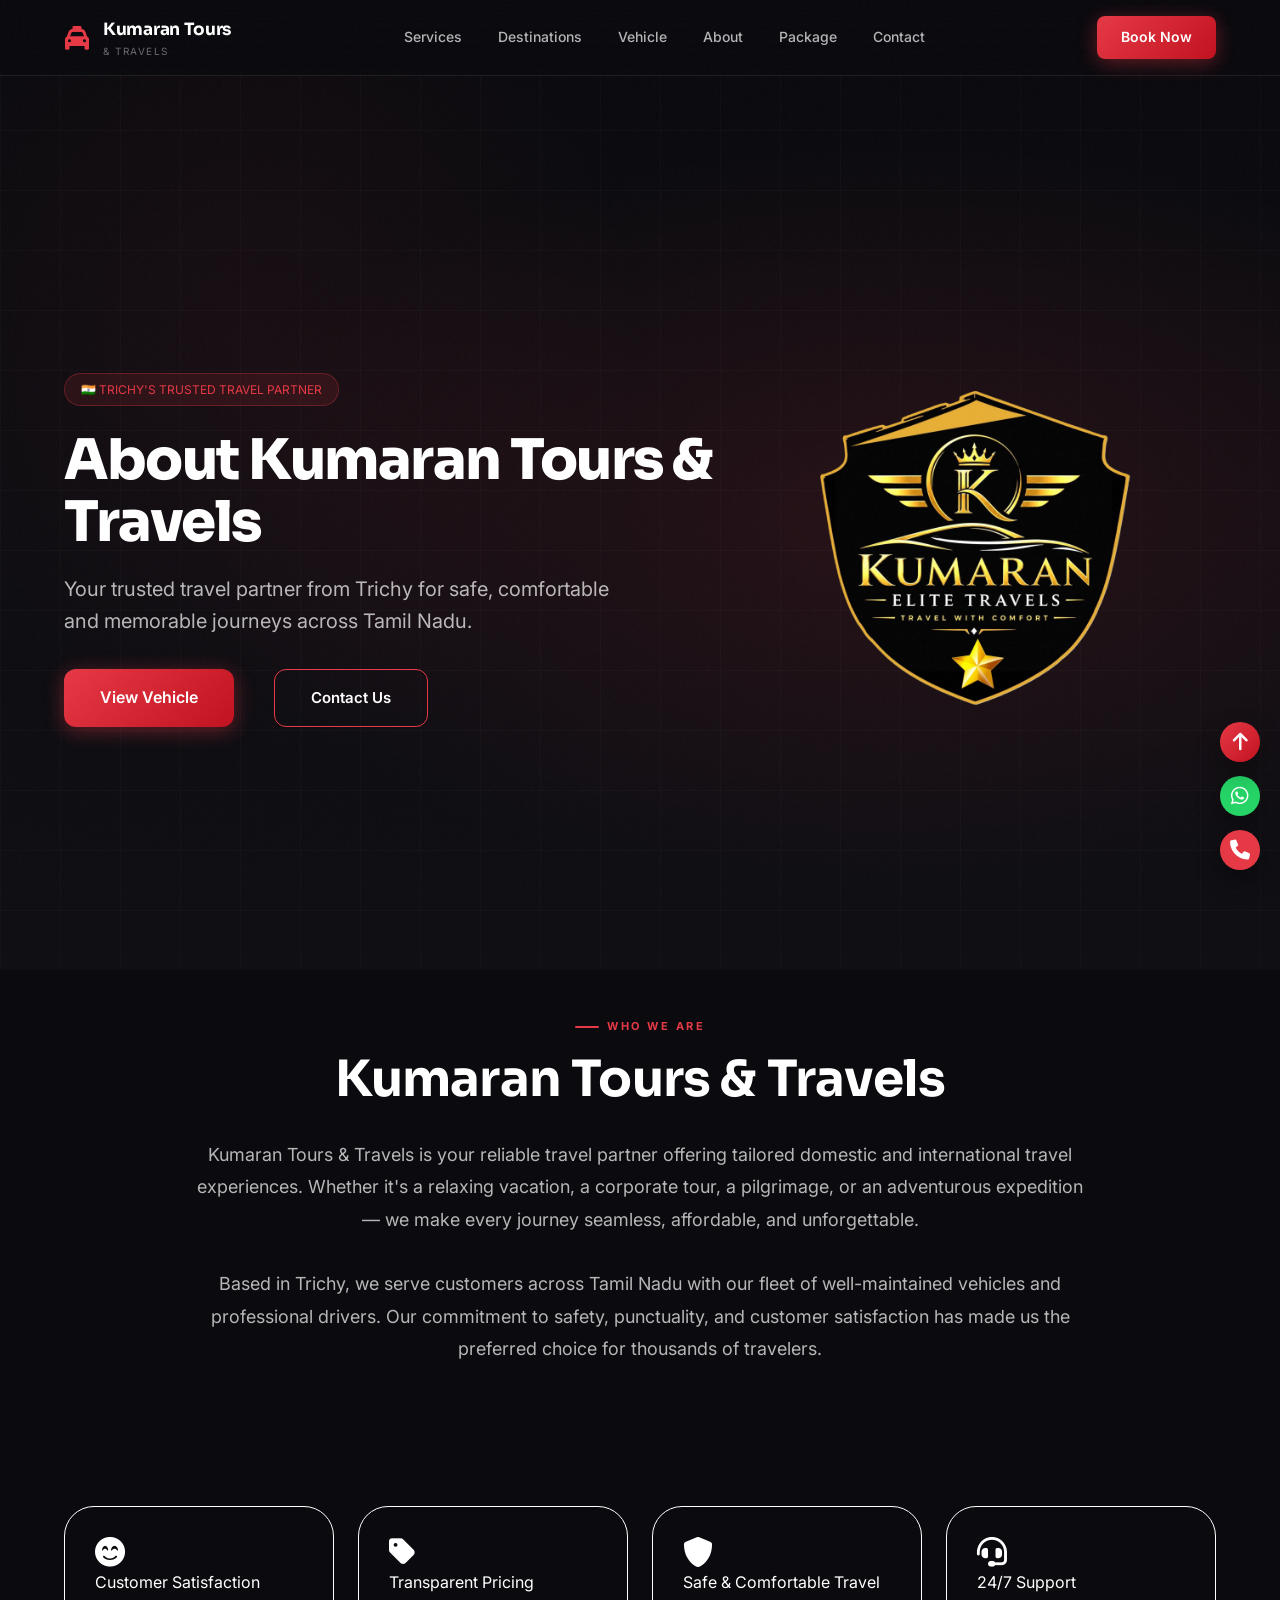
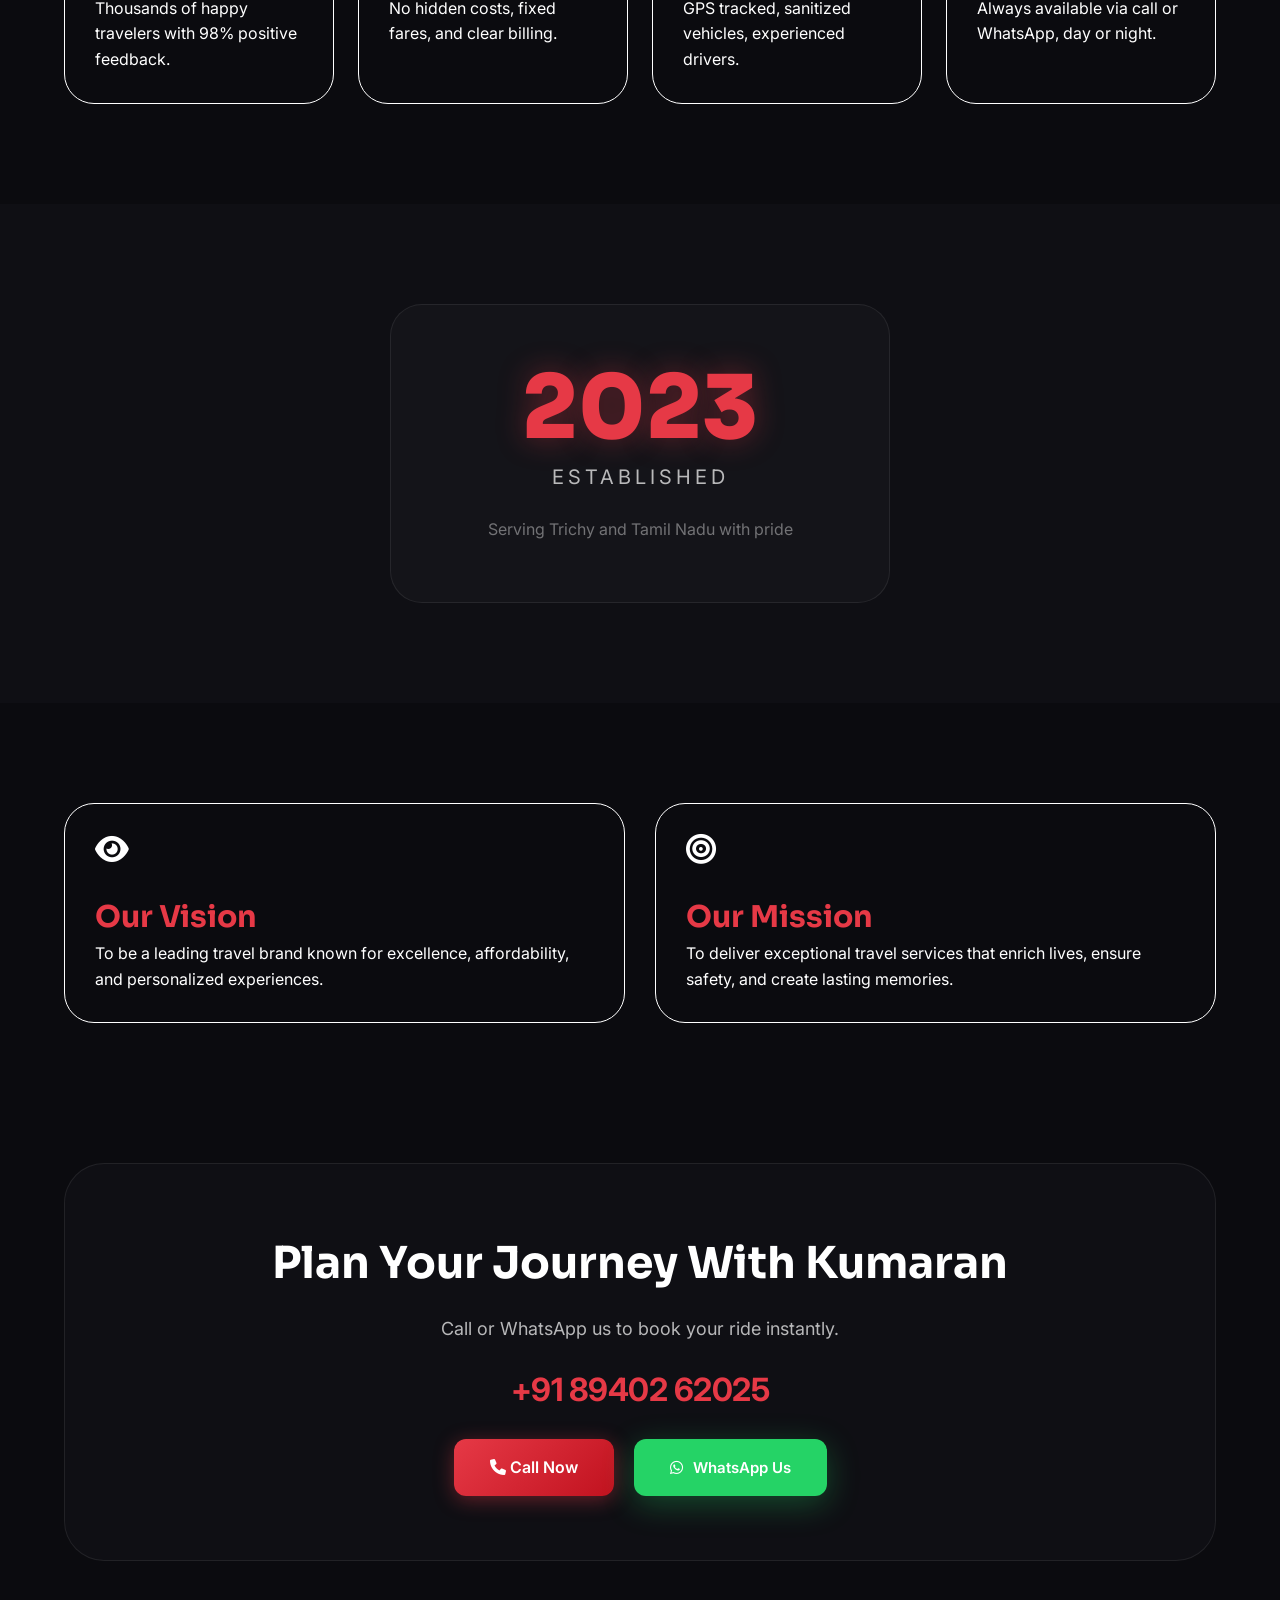
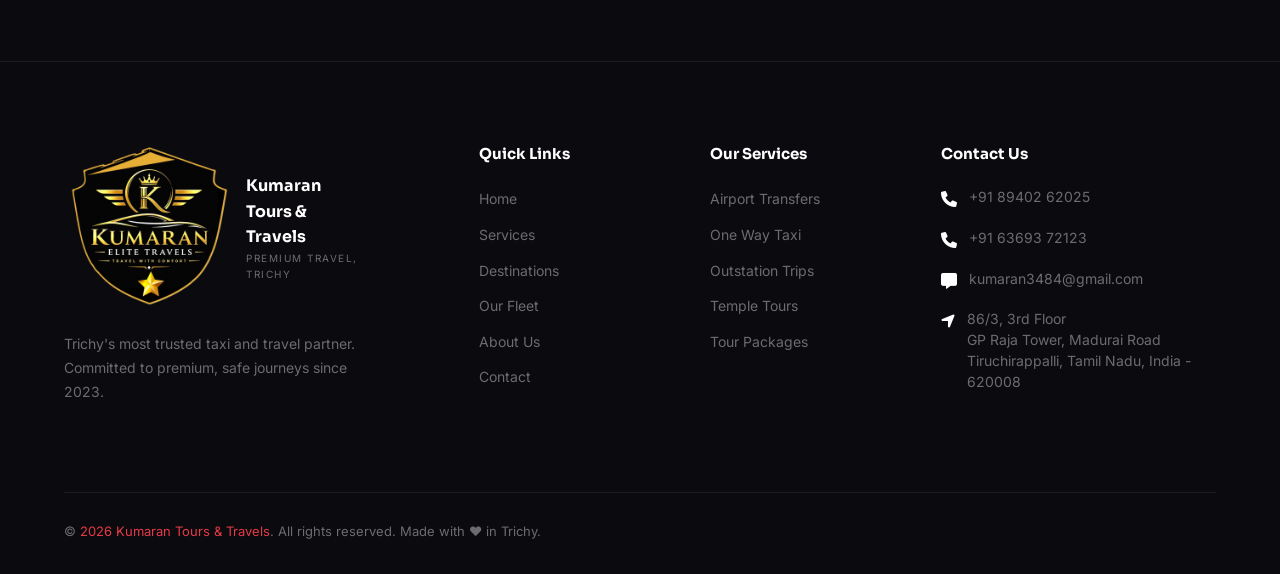
==== about.html @ 27e77ba9 "Add files via upload" ====
<!DOCTYPE html>
<html lang="en">
<head>
  <meta charset="UTF-8">
  <meta name="viewport" content="width=device-width, initial-scale=1.0">
  <title>Kumaran Tours & Travels | About Us | Premium Taxi Service in Trichy</title>
 
  <!-- Fonts & Icons (exactly as homepage) -->
  <link rel="preconnect" href="https://fonts.googleapis.com">
  <link rel="preconnect" href="https://fonts.gstatic.com" crossorigin>
  <link rel="stylesheet" href="https://cdnjs.cloudflare.com/ajax/libs/font-awesome/6.0.0-beta3/css/all.min.css">
  <link href="https://fonts.googleapis.com/css2?family=Sora:wght@300;400;500;600;700;800&family=Inter:wght@300;400;500;600&display=swap" rel="stylesheet">

  <!-- Homepage styles reused (identical classes, variables, design) -->
  <link rel="stylesheet" href="style.css">
  <style>
    /* ===== TIMELINE BLOCK ===== */

.timeline-block{
  background:var(--bg3);
  border:1px solid var(--glass-border);
  border-radius:32px;
  padding:60px 40px;
  text-align:center;
  max-width:500px;
  margin:0 auto;
  position:relative;
  overflow:hidden;
}

.timeline-block .year{
  font-family:'Sora',sans-serif;
  font-size:88px;
  font-weight:800;
  line-height:1;
  color:var(--red);
  text-shadow:0 0 30px var(--red-glow);
  margin-bottom:8px;
}

.timeline-block .milestone{
  font-size:20px;
  letter-spacing:4px;
  text-transform:uppercase;
  color:var(--white-70);
}


/* ===== VISION / MISSION CARDS ===== */

.vision-card{
  background:var(--bg3);
  border:1px solid var(--glass-border);
  border-radius:20px;
  padding:40px 32px;
  transition:all .4s;
  position:relative;
  overflow:hidden;
}

.vision-card:hover{
  transform:translateY(-6px);
  border-color:rgba(230,57,70,0.2);
  box-shadow:0 20px 50px rgba(0,0,0,0.3);
}

.vision-card .card-icon{
  font-size:40px;
  color:var(--red);
  margin-bottom:24px;
}

.vision-card h3{
  font-family:'Sora',sans-serif;
  font-size:26px;
  font-weight:700;
  margin-bottom:20px;
}

.vision-card p{
  font-size:16px;
  color:var(--white-70);
  line-height:1.7;
}
.highlight-card{
  border-radius: 30px;
  border: 1px solid white;
  padding: 30px;
}
.highlight-card i{
  font-size: 30px;
}
.highlight-card h3{
  font-size: 30px;
  font-family:'Sora',sans-serif;
  color: #E63946;
}
.logo{
  width: 400px;
}


/* ===== JOURNEY CTA STRIP ===== */

.journey-cta{
  background:var(--bg2);
  border-radius:40px;
  padding:64px 48px;
  text-align:center;
  border:1px solid var(--glass-border);
  margin-top:40px;
}

.journey-cta h2{
  font-family:'Sora',sans-serif;
  font-size:clamp(32px,5vw,44px);
  font-weight:700;
  margin-bottom:16px;
}


.journey-cta .phone-number{
  font-size:32px;
  font-weight:700;
  color:var(--red);
  letter-spacing:-0.5px;
  margin:20px 0 24px;
}


/* ================= 1024px ================= */

@media (max-width:1024px){

/* HERO STACK */
.hero-booking-container{
grid-template-columns:1fr !important;
text-align:center;
gap:40px;
}

.hero-left p{
margin-left:auto;
margin-right:auto;
}

/* LOGO SIZE */
.logo{
width:320px;
height:auto;
margin:auto;
}

/* HIGHLIGHT GRID → 2 columns */
section div[style*="repeat(4"]{
grid-template-columns:repeat(2,1fr) !important;
}

/* VISION / MISSION STACK */
section div[style*="grid-template-columns: 1fr 1fr"]{
grid-template-columns:1fr !important;
}

}


/* ================= 600px ================= */

@media (max-width:600px){

/* HERO BUTTONS STACK */
.trust-badges{
flex-direction:column;
align-items:center;
gap:12px;
}

/* BUTTON FULL WIDTH */
.btn-primary,
.btn-whatsapp{
width:100%;
text-align:center;
justify-content:center;
}

/* LOGO SMALLER */
.logo{
width:220px;
}

/* HIGHLIGHT CARDS → 1 column */
section div[style*="repeat(4"]{
grid-template-columns:1fr !important;
}

/* CTA FIX */
.journey-cta{
padding:40px 20px;
}

.phone-number{
font-size:26px;
}

}


/* ================= 480px ================= */

@media (max-width:480px){

/* TIMELINE */
.timeline-block{
padding:40px 20px;
}

.timeline-block .year{
font-size:60px;
}

/* HERO TEXT */
.hero-left h1{
font-size:30px;
}

.hero-left p{
font-size:16px;
}

}
  </style>
</head>
<body>

<!-- ===== SAME NAVBAR ===== -->
<nav id="navbar">
  <a href="index.html" class="nav-logo">
    <i class="fas fa-taxi" style="color: var(--red); font-size: 24px;"></i>
    <div class="nav-logo-text">
      <div class="brand">Kumaran Tours</div>
      <div class="sub">& Travels</div>
    </div>
  </a>
  <div class="nav-links">
    <a href="index.html#services">Services</a>
    <a href="index.html#destinations">Destinations</a>
    <a href="vehicle.html">Vehicle</a>
    <a href="about.html">About</a>
    <a href="package.html">Package</a>
    <a href="index.html#contact">Contact</a>
  </div>
  <a href="book.html" class="nav-cta">Book Now</a>
  <button class="hamburger" id="hamburger" aria-label="Open menu"><span></span><span></span><span></span></button>
</nav>
<div class="mobile-menu" id="mobileMenu" role="dialog" aria-modal="true">
  <button class="close-menu" id="closeMenu" aria-label="Close menu">✕</button>
  <a href="index.html#services" onclick="closeMobileMenu()">Services</a>
  <a href="index.html#destinations" onclick="closeMobileMenu()">Destinations</a>
  <a href="#" onclick="closeMobileMenu()">Vehicle</a>
  <a href="about.html" onclick="closeMobileMenu()">About</a>
  <a href="package.html" onclick="closeMobileMenu()">Package</a>
  <a href="index.html#contact" onclick="closeMobileMenu()">Contact</a>
  <a href="book.html" class="btn-primary" style="font-size:16px;">Book Now</a>
</div>



<main>
  <!-- ===== ABOUT HERO ===== (same hero style, simplified) -->
  <section class="hero-booking" style="min-height: 100vh; padding: 140px 5% 80px;margin-top: 70px;" id="about-hero">
    <div class="hero-booking-bg"></div>
    <div class="hero-booking-grid"></div>
    <div class="hero-booking-container" style="grid-template-columns: 1.2fr 0.8fr; align-items: center;">
      <div class="hero-left fade-in">
        <div class="badge" style="background:rgba(230,57,70,0.12); border:1px solid rgba(230,57,70,0.3); padding:6px 16px; border-radius:100px; font-size:12px; color:var(--red); margin-bottom:24px; display:inline-block;">🇮🇳 TRICHY'S TRUSTED TRAVEL PARTNER</div>
        <h1>About Kumaran Tours & Travels</h1>
        <p style="font-size: 20px; color: var(--white-70); max-width: 550px;">Your trusted travel partner from Trichy for safe, comfortable and memorable journeys across Tamil Nadu.</p>
        <div class="trust-badges" style="margin-top: 32px;">
          <a href="vehicle.html" class="btn-primary" style="margin-right: 16px;">View Vehicle</a>
          <a href="#contact" class="btn-whatsapp" style="background: transparent; border: 1px solid var(--red); color: var(--white); box-shadow: none;">Contact Us</a>
        </div>
      </div>
      <div style="text-align: center;">
        <!-- company logo display -->
        <img class="logo" src="assets/footer_logo.png" alt="Kumaran Tours & Travels logo"  loading="lazy" style="border-radius: 40px; padding: 30px;">
      
      </div>
    </div>
  </section>

  <!-- ===== ABOUT COMPANY SECTION ===== -->
  <section style="padding-top: 40px;">
    <div style="max-width: 1000px; margin: 0 auto; text-align: center;">
      <div class="section-label" style="justify-content: center;">Who We Are</div>
      <h2 class="section-title" style="max-width: 800px; margin: 0 auto 32px;">Kumaran Tours & Travels</h2>
      <p style="font-size: 18px; color: var(--white-70); line-height: 1.8; max-width: 900px; margin: 0 auto;">
        Kumaran Tours & Travels is your reliable travel partner offering tailored domestic and international travel experiences. Whether it's a relaxing vacation, a corporate tour, a pilgrimage, or an adventurous expedition — we make every journey seamless, affordable, and unforgettable.
        <br><br>
        Based in Trichy, we serve customers across Tamil Nadu with our fleet of well-maintained vehicles and professional drivers. Our commitment to safety, punctuality, and customer satisfaction has made us the preferred choice for thousands of travelers.
      </p>
    </div>
  </section>

  <!-- ===== COMPANY HIGHLIGHTS (CARDS) ===== 4 cards using .service-card style renamed .highlight-card (same) -->
  <section style="background: var(--bg); padding-top: 40px;">
    <div style="display: grid; grid-template-columns: repeat(4, 1fr); gap: 24px;">
      <div class="highlight-card">
        <div class="highlight-icon"><i class="fas fa-smile-beam"></i></div>
        <div class="highlight-title">Customer Satisfaction</div>
        <div class="highlight-desc">Thousands of happy travelers with 98% positive feedback.</div>
      </div>
      <div class="highlight-card">
        <div class="highlight-icon"><i class="fas fa-tag"></i></div>
        <div class="highlight-title">Transparent Pricing</div>
        <div class="highlight-desc">No hidden costs, fixed fares, and clear billing.</div>
      </div>
      <div class="highlight-card">
        <div class="highlight-icon"><i class="fas fa-shield-alt"></i></div>
        <div class="highlight-title">Safe & Comfortable Travel</div>
        <div class="highlight-desc">GPS tracked, sanitized vehicles, experienced drivers.</div>
      </div>
      <div class="highlight-card">
        <div class="highlight-icon"><i class="fas fa-headset"></i></div>
        <div class="highlight-title">24/7 Support</div>
        <div class="highlight-desc">Always available via call or WhatsApp, day or night.</div>
      </div>
    </div>
  </section>

  <!-- ===== TIMELINE SECTION ===== -->
  <section style="background: var(--bg2);">
    <div class="timeline-block">
      <div class="year">2023</div>
      <div class="milestone">Established</div>
      <p style="color: var(--white-40); margin-top: 24px; font-size: 16px;">Serving Trichy and Tamil Nadu with pride</p>
    </div>
  </section>

  <!-- ===== VISION & MISSION SIDE BY SIDE ===== -->
  <section class="" style="background: var(--bg);">
    <div style="display: grid; grid-template-columns: 1fr 1fr; gap: 30px;">
      <div class="highlight-card">
        <div class="card-icon"><i class="fas fa-eye"></i></div><br>
        <h3>Our Vision</h3>
        <p>To be a leading travel brand known for excellence, affordability, and personalized experiences.</p>
      </div>
      <div class="highlight-card">
        <div class="card-icon"><i class="fas fa-bullseye"></i></div><br>
        <h3>Our Mission</h3>
        <p>To deliver exceptional travel services that enrich lives, ensure safety, and create lasting memories.</p>
      </div>
    </div>
  </section>

  <!-- ===== PLAN YOUR JOURNEY WITH KUMARAN (CTA) ===== -->
  <section id="contact" style="background: var(--bg); padding-top: 0;">
    <div class="journey-cta">
      <h2>Plan Your Journey With Kumaran</h2>
      <p style="font-size: 18px; color: var(--white-70); margin-bottom: 16px;">Call or WhatsApp us to book your ride instantly.</p>
      <div class="phone-number">+91 89402 62025</div>
      <div style="display: flex; gap: 20px; justify-content: center; flex-wrap: wrap;">
        <a href="tel:+918940262025" class="btn-primary"><i class="fas fa-phone"></i> Call Now</a>
        <a href="https://wa.me/918940262025?text=Hi%20Kumaran%20Tours%2C%20I%20need%20to%20book%20a%20taxi%20from%20Trichy." target="_blank" class="btn-whatsapp"><i class="fab fa-whatsapp"></i> WhatsApp Us</a>
      </div>
    </div>
  </section>
</main>

<!-- ===== SAME FOOTER ===== -->
<footer>
  <div class="footer-grid">
    <div class="footer-brand">
      <div class="footer-logo">
        <img src="assets/footer_logo.png" alt="Kumaran Tours & Travels" height="170" width="170"  loading="lazy">
        <div class="footer-logo-text"><div class="brand">Kumaran Tours & Travels</div><div class="sub">Premium Travel, Trichy</div></div>
      </div>
      <p class="footer-desc">Trichy's most trusted taxi and travel partner. Committed to premium, safe journeys since 2023.</p>
    </div>
    <div class="footer-col">
      <h4>Quick Links</h4>
      <ul>
        <li><a href="index.html">Home</a></li>
        <li><a href="index.html#services">Services</a></li>
        <li><a href="index.html#destinations">Destinations</a></li>
        <li><a href="vehicle.html">Our Fleet</a></li>
        <li><a href="#">About Us</a></li>
        <li><a href="index.html#contact">Contact</a></li>
      </ul>
    </div>
    <div class="footer-col">
      <h4>Our Services</h4>
      <ul>
        <li><a href="index.html#services">Airport Transfers</a></li>
        <li><a href="index.html#services">One Way Taxi</a></li>
        <li><a href="index.html#services">Outstation Trips</a></li>
        <li><a href="index.html#services">Temple Tours</a></li>
        <li><a href="index.html#services">Tour Packages</a></li>
      </ul>
    </div>
   <div class="footer-col">
        <h4>Contact Us</h4>
        <div class="contact-item"><span class="contact-icon"><i class="fas fa-phone"></i></span><span class="contact-text"><a href="tel:+918940262025" style="color:inherit;">+91 89402 62025</a></span></div>
        <div class="contact-item"><span class="contact-icon"><i class="fas fa-phone"></i></span><span class="contact-text"><a href="tel:+916369372123" style="color:inherit;">+91 63693 72123</a></span></div>
        <div class="contact-item"><span class="contact-icon"><i class="fas fa-message"></i></span><span class="contact-text">kumaran3484@gmail.com</span></div>
        <div class="contact-item"><span class="contact-icon"><i class="fas fa-location-arrow"></i></span><span class="contact-text">86/3, 3rd Floor<br> GP Raja Tower, Madurai Road<br> Tiruchirappalli, Tamil Nadu, India - 620008</span></div>
      </div>
  </div>
  <div class="footer-bottom">
    <div class="footer-copy">© <span id="year"></span> <span>Kumaran Tours & Travels</span>. All rights reserved. Made with ❤️ in Trichy.</div>
  </div>
  <div class="floating-contact">
 <button id="backToTop" aria-label="Back to top">
    <i class="fas fa-arrow-up"></i>
  </button>

  <!-- WhatsApp -->
  <a href="https://wa.me/918940262025?text=Hi%20Kumaran%20Tours,%20I%20need%20a%20taxi%20from%20Trichy."
     target="_blank"
     class="float-btn whatsapp">
    <i class="fab fa-whatsapp"></i>
  </a>

  <!-- Call -->
  <a href="tel:+918940262025"
     class="float-btn call">
    <i class="fas fa-phone"></i>
  </a>
  
   

</div>
</footer>

<!-- minimal JS for mobile menu, back to top (copied from homepage) -->
<script>
document.getElementById("year").textContent = new Date().getFullYear();
   const backToTopBtn = document.getElementById("backToTop");

  window.addEventListener("scroll", () => {

    if (window.scrollY > 400) {
      backToTopBtn.classList.add("show");
    } else {
      backToTopBtn.classList.remove("show");
    }

  });

  backToTopBtn.addEventListener("click", () => {

    window.scrollTo({
      top: 0,
      behavior: "smooth"
    });

  });
  (function() {
    const navbar = document.getElementById('navbar');
    const hamburger = document.getElementById('hamburger');
    const mobileMenu = document.getElementById('mobileMenu');
    const closeMenuBtn = document.getElementById('closeMenu');
    window.addEventListener('scroll', function() { navbar.classList.toggle('scrolled', window.scrollY > 60); });
    window.closeMobileMenu = function() { mobileMenu.classList.remove('open'); };
    hamburger.addEventListener('click', function() { mobileMenu.classList.toggle('open'); });
    closeMenuBtn.addEventListener('click', function() { mobileMenu.classList.remove('open'); });
    
  })();
</script>
</body>
</html>
---- style.css ----
/* ===== GLOBAL ===== */
      :root {
        --red: #E63946;
        --red-deep: #C1121F;
        --red-glow: rgba(230,57,70,0.4);
        --bg: #0B0B0F;
        --bg2: #0F0F14;
        --bg3: #141419;
        --bg4: #1A1A22;
        --glass: rgba(255,255,255,0.04);
        --glass-border: rgba(255,255,255,0.08);
        --white: #FFFFFF;
        --white-70: rgba(255,255,255,0.7);
        --white-40: rgba(255,255,255,0.4);
      }
      *,*::before,*::after{box-sizing:border-box;margin:0;padding:0;}
      html{scroll-behavior:smooth;}
      body{background:var(--bg);color:var(--white);font-family:'Inter',sans-serif;overflow-x:hidden;line-height:1.6;}
      body::before{content:'';position:fixed;inset:0;background-image:url("data:image/svg+xml,%3Csvg viewBox='0 0 256 256' xmlns='http://www.w3.org/2000/svg'%3E%3Cfilter id='noise'%3E%3CfeTurbulence type='fractalNoise' baseFrequency='0.9' numOctaves='4' stitchTiles='stitch'/%3E%3C/filter%3E%3Crect width='100%25' height='100%25' filter='url(%23noise)' opacity='0.03'/%3E%3C/svg%3E");pointer-events:none;z-index:9999;opacity:0.4;}
      section{padding:100px 5%;position:relative;}
      a{text-decoration:none;}
      ul{list-style:none;}
      img{max-width:100%;display:block;}

      /* ===== TYPOGRAPHY ===== */
      .section-label{display:inline-flex;align-items:center;gap:8px;font-size:11px;font-weight:700;color:var(--red);text-transform:uppercase;letter-spacing:2.5px;margin-bottom:16px;}
      .section-label::before{content:'';display:block;width:24px;height:2px;background:var(--red);border-radius:1px;}
      .section-title{font-family:'Sora',sans-serif;font-size:clamp(32px,4vw,50px);font-weight:700;line-height:1.1;letter-spacing:-0.8px;margin-bottom:16px;}
      .section-sub{font-size:17px;color:var(--white-70);max-width:580px;line-height:1.7;}

      /* ===== BUTTONS ===== */
      .btn-primary{background:linear-gradient(135deg,var(--red),var(--red-deep));color:#fff;border:none;padding:16px 36px;border-radius:12px;font-weight:600;font-size:16px;display:inline-block;box-shadow:0 4px 20px var(--red-glow);transition:all 0.3s;cursor:pointer;}
      .btn-primary:hover{transform:translateY(-3px);box-shadow:0 16px 48px rgba(230,57,70,0.5);}
      .btn-whatsapp{display:inline-flex;align-items:center;gap:10px;background:#25D366;color:#fff;padding:16px 36px;border-radius:12px;font-size:15px;font-weight:600;transition:all 0.3s;box-shadow:0 8px 32px rgba(37,211,102,0.3);}
      .btn-whatsapp:hover{transform:translateY(-3px);box-shadow:0 16px 40px rgba(37,211,102,0.4);}

      /* ===== ANIMATIONS ===== */
      @keyframes particleFloat{0%{transform:translateY(0) scale(0);opacity:0;}10%{opacity:0.8;transform:translateY(-20vh) scale(1);}50%{opacity:0.4;transform:translateY(-50vh) scale(0.8);}90%{opacity:0.2;transform:translateY(-80vh) scale(0.5);}100%{transform:translateY(-100vh) scale(0);opacity:0;}}
      @keyframes testimonialScroll{0%{transform:translateX(0);}100%{transform:translateX(-50%);}}
      
      /* FLOATING CONTACT BUTTONS */

.float-btn,
#backToTop{
  width: 40px;
  height: 40px;
  border-radius: 50%;
  padding: 10px;
  display: flex;
  align-items: center;
  justify-content: center;
  color: white;
  font-size: 20px;
  text-decoration: none;
  border: none;
  cursor: pointer;
  box-shadow: 0 10px 25px rgba(0,0,0,0.35);
   
}
#backToTop{
  opacity:0;
  visibility:hidden;
}

/* WhatsApp */

.whatsapp{
  background:#25D366;
}

/* Phone */

.call{
  background:#E63946;
}

/* Top button */

#backToTop{
  background:linear-gradient(135deg,var(--red),var(--red-deep));
}
  .floating-contact{
  position: fixed;
  right: 25px;
  bottom: 30px;
  display: flex;
  flex-direction: column-reverse; /* important */
  gap: 14px;
  z-index: 9999;
}

  #backToTop.show{
    opacity:1;
    visibility:visible;
    transform:translateY(0);
  }

  #backToTop:hover{
    transform:translateY(-3px);
    box-shadow:0 16px 40px rgba(230,57,70,0.5);
  }
.floating-contact{
  position: fixed;
  right: 20px;
  bottom: 30px;
  display: flex;
  flex-direction: column;
  gap: 14px;
  z-index: 9999;
}


.float-btn:hover{
  transform: scale(1.1);
}

/* WhatsApp */

.float-btn.whatsapp{
  background: #25D366;
}

/* Call */

.float-btn.call{
  background: #E63946;
}

      /* ===== NAVBAR ===== */
      #navbar{position:fixed;top:0;left:0;right:0;z-index:1000;padding:0 5%;height:76px;display:flex;align-items:center;justify-content:space-between;background:rgba(11,11,15,0.6);backdrop-filter:blur(24px);-webkit-backdrop-filter:blur(24px);border-bottom:1px solid var(--glass-border);transition:all 0.3s ease;}
      #navbar.scrolled{background:rgba(11,11,15,0.95);height:64px;}
      .nav-logo{display:flex;align-items:center;gap:12px;}
      .nav-logo-text .brand{font-family:'Sora',sans-serif;font-weight:700;font-size:17px;color:var(--white);letter-spacing:-0.3px;}
      .nav-logo-text .sub{font-size:10px;color:var(--white-40);text-transform:uppercase;letter-spacing:1.5px;}
      .nav-links{display:flex;align-items:center;gap:36px;}
      .nav-links a{color:var(--white-70);font-size:14px;font-weight:500;transition:color 0.2s;position:relative;}
      .nav-links a::after{content:'';position:absolute;bottom:-4px;left:0;width:0;height:1px;background:var(--red);transition:width 0.3s;}
      .nav-links a:hover{color:var(--white);}
      .nav-links a:hover::after{width:100%;}
      .nav-cta{background:linear-gradient(135deg,var(--red),var(--red-deep));color:#fff;padding:10px 24px;border-radius:8px;font-size:14px;font-weight:600;box-shadow:0 4px 20px var(--red-glow);transition:all 0.3s;}
      .nav-cta:hover{transform:translateY(-1px);box-shadow:0 8px 30px var(--red-glow);}
      .hamburger{display:none;flex-direction:column;gap:5px;cursor:pointer;background:none;border:none;}
      .hamburger span{display:block;width:24px;height:2px;background:var(--white);border-radius:2px;}
      .mobile-menu{position:fixed;inset:0;background:rgba(11,11,15,0.97);backdrop-filter:blur(24px);z-index:999;display:flex;flex-direction:column;align-items:center;justify-content:center;gap:32px;transform:translateX(100%);transition:transform 0.4s cubic-bezier(0.25,0.46,0.45,0.94);}
      .mobile-menu.open{transform:translateX(0);}
      .mobile-menu a{font-family:'Sora',sans-serif;font-size:28px;font-weight:700;color:var(--white);}
      .mobile-menu a:hover{color:var(--red);}
      .close-menu{position:absolute;top:28px;right:5%;font-size:28px;cursor:pointer;color:var(--white-70);background:none;border:none;}

      /* ===== HERO ===== */
      .hero-booking{position:relative;margin-top:-90px;min-height:100vh;background:var(--bg);overflow:hidden;display:flex;align-items:center;padding:120px 5% 80px;}
      .hero-booking-bg{position:absolute;inset:0;background:radial-gradient(ellipse 80% 60% at 70% 50%,rgba(230,57,70,0.12),transparent 70%),radial-gradient(ellipse 50% 80% at 20% 30%,rgba(230,57,70,0.06),transparent 60%),linear-gradient(180deg,var(--bg),var(--bg2));}
      .hero-booking-grid{position:absolute;inset:0;background-image:linear-gradient(rgba(255,255,255,0.02) 1px,transparent 1px),linear-gradient(90deg,rgba(255,255,255,0.02) 1px,transparent 1px);background-size:60px 60px;}
      .particles-container{position:absolute;inset:0;overflow:hidden;pointer-events:none;}
      .particle{position:absolute;border-radius:50%;opacity:0;background:var(--red);pointer-events:none;animation:particleFloat linear infinite;}
      .hero-booking-container{display:grid;grid-template-columns:2fr 1fr;align-items:center;max-width:1400px;margin:0 auto;position:relative;z-index:10;width:100%;gap:48px;}
      .hero-left .badge{display:inline-block;background:rgba(230,57,70,0.12);border:1px solid rgba(230,57,70,0.3);padding:6px 16px;border-radius:100px;font-size:12px;color:var(--red);margin-bottom:24px;}
      .hero-left h1{font-family:'Sora',sans-serif;font-size:clamp(38px,4.5vw,56px);font-weight:800;line-height:1.1;letter-spacing:-1.5px;margin-bottom:20px;}
      .hero-left .highlight{color:var(--red);}
      .hero-left p{font-size:18px;color:var(--white-70);max-width:500px;margin-bottom:16px;}
      .trust-badges{display:flex;gap:24px;flex-wrap:wrap;margin-top:16px;}
      .trust-badges span{display:flex;align-items:center;gap:8px;font-size:14px;color:var(--white-70);}
      .trust-badges i{color:#F4C842;}

      /* ===== BOOKING FORM ===== */
      .booking-card{margin-top: 100px;border:1px solid rgba(230,57,70,0.48);border-radius:32px;padding:30px;width:100%;max-width:420px;margin-left:auto;}
      .booking-card h3{font-family:'Sora',sans-serif;font-size:24px;font-weight:700;margin-bottom:20px;}
      .form-group{margin-bottom:16px;}
      .form-group label{display:block;font-size:12px;font-weight:600;text-transform:uppercase;letter-spacing:0.8px;color:var(--white-40);margin-bottom:6px;}
      .form-control{width:100%;background:var(--bg4);border:1px solid var(--glass-border);border-radius:12px;padding:10px 14px;font-family:'Inter',sans-serif;font-size:14px;color:var(--white);outline:none;transition:all 0.3s;}
      .form-control:focus{border-color:var(--red);box-shadow:0 0 0 3px rgba(230,57,70,0.2);}
      select.form-control option{background:var(--bg4);}
      input[type="date"]::-webkit-calendar-picker-indicator,input[type="time"]::-webkit-calendar-picker-indicator{background-color:#f0f0f0;padding:4px;cursor:pointer;border-radius:3px;}
      .form-row,.datetime-row,.passenger-vehicle-row{display:grid;gap:10px;}
      .form-row{grid-template-columns:1fr 1fr;}
      .datetime-row{grid-template-columns:1fr 100px;}
      .passenger-vehicle-row{grid-template-columns:1fr 1.5fr;}
      .btn-block{width:100%;padding:14px;margin:20px 0 14px;border-radius:60px;}
      .wa-note{text-align:center;color:var(--white-40);font-size:13px;display:flex;align-items:center;justify-content:center;gap:8px;border-top:1px solid var(--glass-border);padding-top:16px;}
      .wa-note i{color:#25D366;font-size:18px;}

      /* ===== STATS ===== */
      .stats-section{
    background:var(--bg2);
    padding:80px 5%;
    border-bottom:1px solid var(--glass-border);
    position:relative;
    overflow:hidden;
  }

  .stats-section::before{
    content:'';
    position:absolute;
    top:50%;
    left:50%;
    transform:translate(-50%,-50%);
    width:600px;
    height:200px;
    background:radial-gradient(ellipse,rgba(230,57,70,0.08) 0%,transparent 70%);
    pointer-events:none;
  }

  .stats-grid{
    display:grid;
    grid-template-columns:repeat(4,1fr);
    max-width:1100px;
    margin:0 auto;
  }

  .stat-item{
    padding:48px 32px;
    text-align:center;
    position:relative;
  }

  /* divider */
  .stat-item:not(:last-child)::after{
    content:'';
    position:absolute;
    right:0;
    top:20%;
    bottom:20%;
    width:1px;
    background:var(--glass-border);
  }

  .stat-number{
    font-family:'Sora',sans-serif;
    font-size:clamp(42px,5vw,62px);
    font-weight:800;
    line-height:1;
    margin-bottom:10px;
    background:linear-gradient(135deg,#fff 0%,rgba(255,255,255,0.7) 100%);
    background-clip:text;
    -webkit-background-clip:text;
    -webkit-text-fill-color:transparent;
  }

  .stat-label{
    font-size:15px;
    color:var(--white-40);
    font-weight:500;
  }
      /* ===== SERVICES ===== */
      .services-section{background:var(--bg);}
      .services-header{max-width:600px;margin-bottom:64px;}
      .services-grid{display:grid;grid-template-columns:repeat(3,1fr);gap:20px;}
      .service-card{background:var(--bg3);border:1px solid var(--glass-border);border-radius:20px;padding:40px 32px;position:relative;overflow:hidden;transition:all 0.4s cubic-bezier(0.25,0.46,0.45,0.94);cursor:pointer;}
      .service-card::before{content:'';position:absolute;inset:0;background:linear-gradient(135deg,rgba(230,57,70,0.06) 0%,transparent 60%);opacity:0;transition:opacity 0.4s;}
      .service-card::after{content:'';position:absolute;bottom:0;left:0;right:0;height:2px;background:linear-gradient(90deg,var(--red),var(--red-deep));transform:scaleX(0);transition:transform 0.4s;transform-origin:left;}
      .service-card:hover{transform:translateY(-8px);border-color:rgba(230,57,70,0.2);box-shadow:0 24px 60px rgba(0,0,0,0.4),0 0 0 1px rgba(230,57,70,0.1);}
      .service-card:hover::before{opacity:1;}
      .service-card:hover::after{transform:scaleX(1);}
      .service-icon{width:60px;height:60px;background:rgba(230,57,70,0.1);border-radius:16px;display:flex;align-items:center;justify-content:center;font-size:26px;margin-bottom:24px;transition:all 0.3s;border:1px solid rgba(230,57,70,0.15);color:var(--red);}
      .service-card:hover .service-icon{background:rgba(230,57,70,0.2);transform:scale(1.1);box-shadow:0 8px 24px rgba(230,57,70,0.25);}
      .service-name{font-family:'Sora',sans-serif;font-size:19px;font-weight:700;margin-bottom:10px;}
      .service-desc{font-size:14px;color:var(--white-40);line-height:1.6;}

      /* ===== SERVICE AREAS ENHANCED ===== */
      .areas-enhanced{background:var(--bg);padding:80px 5%;}
      .areas-header{margin-bottom:48px;}
      .areas-enhanced-grid{display:grid;grid-template-columns:repeat(3,1fr);gap:24px;}
      .area-block{background:var(--bg3);border:1px solid var(--glass-border);border-radius:24px;padding:28px 24px;transition:all 0.3s ease;}
      .area-block:hover{border-color:rgba(230,57,70,0.25);transform:translateY(-4px);box-shadow:0 20px 40px -15px rgba(230,57,70,0.15);background:var(--bg4);}
      .area-block-header{display:flex;align-items:center;gap:12px;margin-bottom:20px;border-bottom:1px solid var(--glass-border);padding-bottom:16px;}
      .area-number{width:40px;height:40px;background:linear-gradient(135deg,var(--red),var(--red-deep));border-radius:12px;display:flex;align-items:center;justify-content:center;font-family:'Sora',sans-serif;font-weight:700;font-size:18px;color:#fff;box-shadow:0 6px 16px var(--red-glow);flex-shrink:0;}
      .area-region{font-family:'Sora',sans-serif;font-size:18px;font-weight:700;}
      .area-list li{font-size:14px;color:var(--white-70);padding:6px 0;border-bottom:1px dashed rgba(255,255,255,0.03);display:flex;align-items:center;transition:color 0.2s,transform 0.2s;}
      .area-list li::before{content:"›";color:var(--red);font-weight:700;font-size:18px;margin-right:10px;line-height:1;}
      .area-list li:hover{color:var(--white);transform:translateX(4px);}

      /* ===== DESTINATIONS ===== */
      .delta-destinations{background:var(--bg);padding:80px 5%;}
      .dest-header{margin-bottom:40px;}
      .delta-grid{display:grid;grid-template-columns:repeat(3,1fr);gap:30px;}
      .delta-card{background:var(--bg3);border-radius:28px;padding:18px;transition:all .35s cubic-bezier(.2,.9,.3,1);border:3px solid rgba(230,57,70,0.08);box-shadow:0 15px 30px -15px #000;}
      .delta-card:hover{border-color:rgba(230,57,70,.4);box-shadow:0 25px 45px -15px #000;}
      .delta-card img{width:100%;height:200px;object-fit:cover;border-radius:20px;margin-bottom:18px}
      .delta-card h3{font-family:'Sora',sans-serif;font-size:1.4rem;margin-bottom:10px;}
      .delta-price{display:flex;justify-content:space-between;align-items:center;color:#c0c0d0;}
      .delta-price i{color:var(--red);margin-right:6px;}
      .delta-btn{font-size:14px;font-weight:600;color:#fff;background:rgba(230,57,70,.15);padding:8px 16px;border-radius:30px;border:1px solid rgba(230,57,70,.3);transition:all 0.2s;}
      .delta-btn:hover{background:rgba(230,57,70,.3);}
      .delta-note{text-align:center;margin-top:40px;color:#a0a0b0;font-size:.9rem;}
      .delta-note i{color:var(--red);margin-right:6px;}

      /* ===== ROUTES / CITY TAXI ===== */
      .city-taxi-section{background:var(--bg2);padding:80px 5%;}
      .city-taxi-header{margin-bottom:40px;}
      .route-search{max-width:700px;margin:0 auto 56px;}
      .search-wrapper{position:relative;width:100%;}
      .search-icon{position:absolute;left:20px;top:50%;transform:translateY(-50%);color:var(--white-40);font-size:18px;pointer-events:none;z-index:2;}
      .route-input{width:100%;padding:18px 24px 18px 56px;background:var(--bg3);border:1px solid var(--glass-border);border-radius:60px;font-family:'Inter',sans-serif;font-size:16px;color:var(--white);outline:none;transition:all 0.3s;box-shadow:0 6px 20px rgba(0,0,0,0.3);}
      .route-input:focus{border-color:var(--red);box-shadow:0 8px 30px rgba(230,57,70,0.25);background:var(--bg4);}
      .route-input::placeholder{color:var(--white-40);}
      .routes-grid{display:grid;grid-template-columns:repeat(auto-fill,minmax(380px,1fr));gap:20px;}
      .route-card{background:var(--bg3);border:1px solid var(--glass-border);border-radius:18px;padding:18px 20px;display:flex;flex-wrap:wrap;align-items:center;justify-content:space-between;gap:12px;transition:all 0.3s ease;}
      .route-card:hover{border-color:rgba(32,184,90,0.56);transform:translateY(-3px);background:var(--bg4);}
      .route-city{font-family:'Sora',sans-serif;font-weight:700;font-size:17px;}
      .route-distance{font-size:12px;color:var(--white-40);margin-top:2px;}
      .route-wa-btn{display:inline-flex;align-items:center;gap:8px;background:#25D366;color:#fff;padding:10px 18px;border-radius:40px;font-size:13px;font-weight:600;transition:all 0.2s;box-shadow:0 6px 14px rgba(37,211,102,0.2);white-space:nowrap;}
      .route-wa-btn:hover{background:#20b859;transform:scale(1.02);box-shadow:0 10px 20px rgba(37,211,102,0.4);}
      #toggleRoutesBtn{
    padding:14px 30px;
    border-radius:40px;
    font-size:15px;
    cursor:pointer;
  }

      /* ===== WHY CHOOSE US ===== */
      .why-section{background:var(--bg);}
      .why-header{text-align:center;margin-bottom:64px;}
      .why-grid{display:grid;grid-template-columns:repeat(3,1fr);gap:24px;max-width:1000px;margin:0 auto;}
      .why-card{background:var(--bg3);border:1px solid var(--glass-border);border-radius:20px;padding:40px 32px;text-align:center;transition:all 0.4s;position:relative;overflow:hidden;}
      .why-card::before{content:'';position:absolute;top:0;left:50%;transform:translateX(-50%);width:60px;height:2px;background:linear-gradient(90deg,transparent,var(--red),transparent);opacity:0;transition:opacity 0.4s;}
      .why-card:hover{transform:translateY(-6px);border-color:rgba(230,57,70,0.2);box-shadow:0 20px 50px rgba(0,0,0,0.3);}
      .why-card:hover::before{opacity:1;}
      .why-icon{font-size:36px;margin-bottom:20px;display:block;color:var(--red);}
      .why-title{font-family:'Sora',sans-serif;font-size:17px;font-weight:700;margin-bottom:10px;}
      .why-desc{font-size:14px;color:var(--white-40);line-height:1.6;}

      /* ===== FLEET ===== */
      .fleet-section{background:var(--bg);}
      .fleet-grid{display:grid;grid-template-columns:repeat(4,1fr);gap:20px;}
      .fleet-card{background:var(--bg3);border:1px solid var(--glass-border);border-radius:20px;padding:32px 24px;text-align:left;transition:all 0.4s;}
      .fleet-card:hover{transform:translateY(-8px);border-color:rgba(230,57,70,0.25);box-shadow:0 24px 60px rgba(0,0,0,0.4);}
      /* .fleet-car-emoji{font-size:60px;display:block;margin-bottom:20px;} */
      .fleet-car-emoji img{width:100px;height:auto;object-fit:contain;}
      .fleet-name{font-family:'Sora',sans-serif;font-size:18px;font-weight:700;margin-bottom:6px;}
      .fleet-type{font-size:12px;color:var(--red);font-weight:600;text-transform:uppercase;letter-spacing:1px;margin-bottom:16px;}
      .fleet-feature{font-size:13px;color:var(--white-40);line-height:1.7;}
      .fleet-capacity{display:inline-flex;align-items:center;gap:6px;background:rgba(255,255,255,0.05);border:1px solid var(--glass-border);padding:6px 14px;border-radius:100px;font-size:12px;color:var(--white-70);margin-top:16px;}

      /* ===== TESTIMONIALS ===== */
      .testimonials-section{background:var(--bg);overflow:hidden;}
      .testimonials-track{display:flex;gap:24px;margin-top:56px;animation:testimonialScroll 30s linear infinite;width:max-content;}
      .testimonials-track:hover{animation-play-state:paused;}
      .testimonial-card{flex-shrink:0;width:380px;background:var(--bg3);border:1px solid var(--glass-border);border-radius:20px;padding:32px;}
      .t-stars{color:#F4C842;font-size:15px;margin-bottom:16px;}
      .t-text{font-size:15px;color:var(--white-70);line-height:1.7;margin-bottom:24px;font-style:italic;}
      .t-author{display:flex;align-items:center;gap:14px;}
      .t-avatar{width:48px;height:48px;border-radius:50%;background:linear-gradient(135deg,var(--red),var(--red-deep));display:flex;align-items:center;justify-content:center;font-size:18px;font-weight:700;font-family:'Sora',sans-serif;flex-shrink:0;}
      .t-name{font-size:15px;font-weight:700;font-family:'Sora',sans-serif;}
      .t-trip{font-size:12px;color:var(--white-40);}

      /* ===== PROCESS ===== */
      .process-section{background:var(--bg2);}
      .process-steps{display:grid;grid-template-columns:repeat(3,1fr);margin-top:64px;position:relative;max-width:900px;margin-left:auto;margin-right:auto;}
      .process-steps::before{content:'';position:absolute;top:75px;left:calc(16.66% + 24px);right:calc(16.66% + 24px);height:2px;background:linear-gradient(90deg,var(--red),rgba(230,57,70,0.3),var(--red));}
      .process-step{text-align:center;padding:32px;}
      .step-num{width:96px;height:96px;border-radius:50%;background:linear-gradient(135deg,var(--red),var(--red-deep));display:flex;align-items:center;justify-content:center;font-family:'Sora',sans-serif;font-size:28px;font-weight:800;margin:0 auto 28px;box-shadow:0 8px 32px rgba(230,57,70,0.4);position:relative;z-index:1;}
      .step-title{font-family:'Sora',sans-serif;font-size:20px;font-weight:700;margin-bottom:12px;}
      .step-desc{font-size:14px;color:var(--white-40);line-height:1.6;}

      /* ===== AREAS SECTION ===== */
      .areas-section{background:var(--bg);}
      .areas-grid{display:grid;grid-template-columns:repeat(5,1fr);gap:12px;margin-top:48px;}
      .area-tag{background:var(--bg3);border:1px solid var(--glass-border);border-radius:10px;padding:14px 16px;text-align:center;font-size:13px;font-weight:600;color:var(--white-70);transition:all 0.3s;cursor:default;}
      .area-tag:hover{border-color:rgba(230,57,70,0.3);color:var(--white);background:rgba(230,57,70,0.05);}

      /* ===== CTA ===== */
      .cta-section{background:var(--bg2);text-align:center;padding:120px 5%;position:relative;overflow:hidden;}
      .cta-section::before{content:'';position:absolute;top:50%;left:50%;transform:translate(-50%,-50%);width:800px;height:400px;background:radial-gradient(ellipse,rgba(230,57,70,0.12) 0%,transparent 70%);pointer-events:none;}
      .cta-label{color:var(--red);font-size:13px;font-weight:700;letter-spacing:2px;text-transform:uppercase;margin-bottom:20px;}
      .cta-title{font-family:'Sora',sans-serif;font-size:clamp(36px,5vw,58px);font-weight:800;line-height:1.1;margin-bottom:20px;}
      .cta-sub{font-size:18px;color:var(--white-70);margin-bottom:48px;}
      .cta-btns{display:flex;justify-content:center;gap:16px;flex-wrap:wrap;}

      /* ===== FOOTER ===== */
      footer{background:var(--bg);border-top:1px solid var(--glass-border);padding:80px 5% 32px;}
      .footer-grid{display:grid;grid-template-columns:2fr 1fr 1fr 1.5fr;gap:48px;margin-bottom:64px;}
      .footer-brand{max-width:300px;}
      .footer-logo{display:flex;align-items:center;gap:12px;margin-bottom:20px;}
      .footer-logo-text .brand{font-family:'Sora',sans-serif;font-weight:700;font-size:16px;}
      .footer-logo-text .sub{font-size:10px;color:var(--white-40);text-transform:uppercase;letter-spacing:1.5px;}
      .footer-desc{font-size:14px;color:var(--white-40);line-height:1.7;margin-bottom:24px;}
      .footer-socials{display:flex;gap:12px;}
      .social-icon{width:40px;height:40px;background:var(--bg3);border:1px solid var(--glass-border);border-radius:10px;display:flex;align-items:center;justify-content:center;font-size:16px;transition:all 0.3s;color:var(--white-70);}
      .social-icon:hover{background:rgba(230,57,70,0.15);border-color:rgba(230,57,70,0.3);color:var(--red);transform:translateY(-2px);}
      .footer-col h4{font-family:'Sora',sans-serif;font-size:15px;font-weight:700;margin-bottom:20px;}
      .footer-col ul li{margin-bottom:10px;}
      .footer-col ul li a{font-size:14px;color:var(--white-40);transition:color 0.2s;}
      .footer-col ul li a:hover{color:var(--red);}
      .contact-item{display:flex;gap:12px;margin-bottom:14px;align-items:flex-start;}
      .contact-icon{font-size:16px;flex-shrink:0;margin-top:1px;}
      .contact-text{font-size:14px;color:var(--white-40);line-height:1.5;}
      .footer-bottom{border-top:1px solid var(--glass-border);padding-top:28px;display:flex;justify-content:space-between;align-items:center;flex-wrap:wrap;gap:16px;}
      .footer-copy{font-size:13px;color:var(--white-40);}
      .footer-copy span{color:var(--red);}
      .footer-links{display:flex;gap:24px;}
      .footer-links a{font-size:13px;color:var(--white-40);transition:color 0.2s;}
      .footer-links a:hover{color:var(--red);}
      /* BACK TO TOP BUTTON */


      /* ===== RESPONSIVE ===== */
      @media(max-width:1024px){
        .hero-booking-container{grid-template-columns:1fr;text-align:center;}
        .hero-left p{margin-left:auto;margin-right:auto;}
        .trust-badges{justify-content:center;}
        .booking-card{margin:0 auto;}
        .services-grid{grid-template-columns:repeat(2,1fr);}
        .fleet-grid{grid-template-columns:repeat(2,1fr);}
        .stats-grid{
      grid-template-columns:repeat(2,1fr);
    }

    .stat-item{
      border-bottom:1px solid var(--glass-border);
    }

    .stat-item::after{
      display:none;
    }

        .footer-grid{grid-template-columns:1fr 1fr;}
        .areas-enhanced-grid{grid-template-columns:repeat(2,1fr);}
        .delta-grid{grid-template-columns:repeat(2,1fr);}
      }
      @media(max-width:768px){
        .nav-links,.nav-cta{display:none;}
        .hamburger{display:flex;}
        .services-grid,.why-grid{grid-template-columns:1fr;}
        .fleet-grid{grid-template-columns:repeat(2,1fr);}
        .process-steps{grid-template-columns:1fr;}
        .process-steps::before{display:none;}
        .areas-grid{grid-template-columns:repeat(3,1fr);}
        .footer-grid{grid-template-columns:1fr;gap:32px;}
        .stats-grid{grid-template-columns:repeat(2,1fr);}
        .delta-grid{grid-template-columns:1fr;}
        .routes-grid{grid-template-columns:1fr;}
      }
      @media(max-width:600px){
        .form-row,.datetime-row,.passenger-vehicle-row{grid-template-columns:1fr;}
        .booking-card{padding:24px 18px;}
        .route-card{flex-direction:column;align-items:flex-start;}
        .stats-grid{
      grid-template-columns:1fr;
    }

    .stat-item{
      padding:36px 20px;
    }

    .stat-item:last-child{
      border-bottom:none;
    }
        .route-wa-btn{width:100%;justify-content:center;}
        .areas-enhanced-grid{grid-template-columns:1fr;}
      }
      @media(max-width:480px){
        .areas-grid{grid-template-columns:repeat(2,1fr);}
        .fleet-grid{grid-template-columns:1fr;}
      }
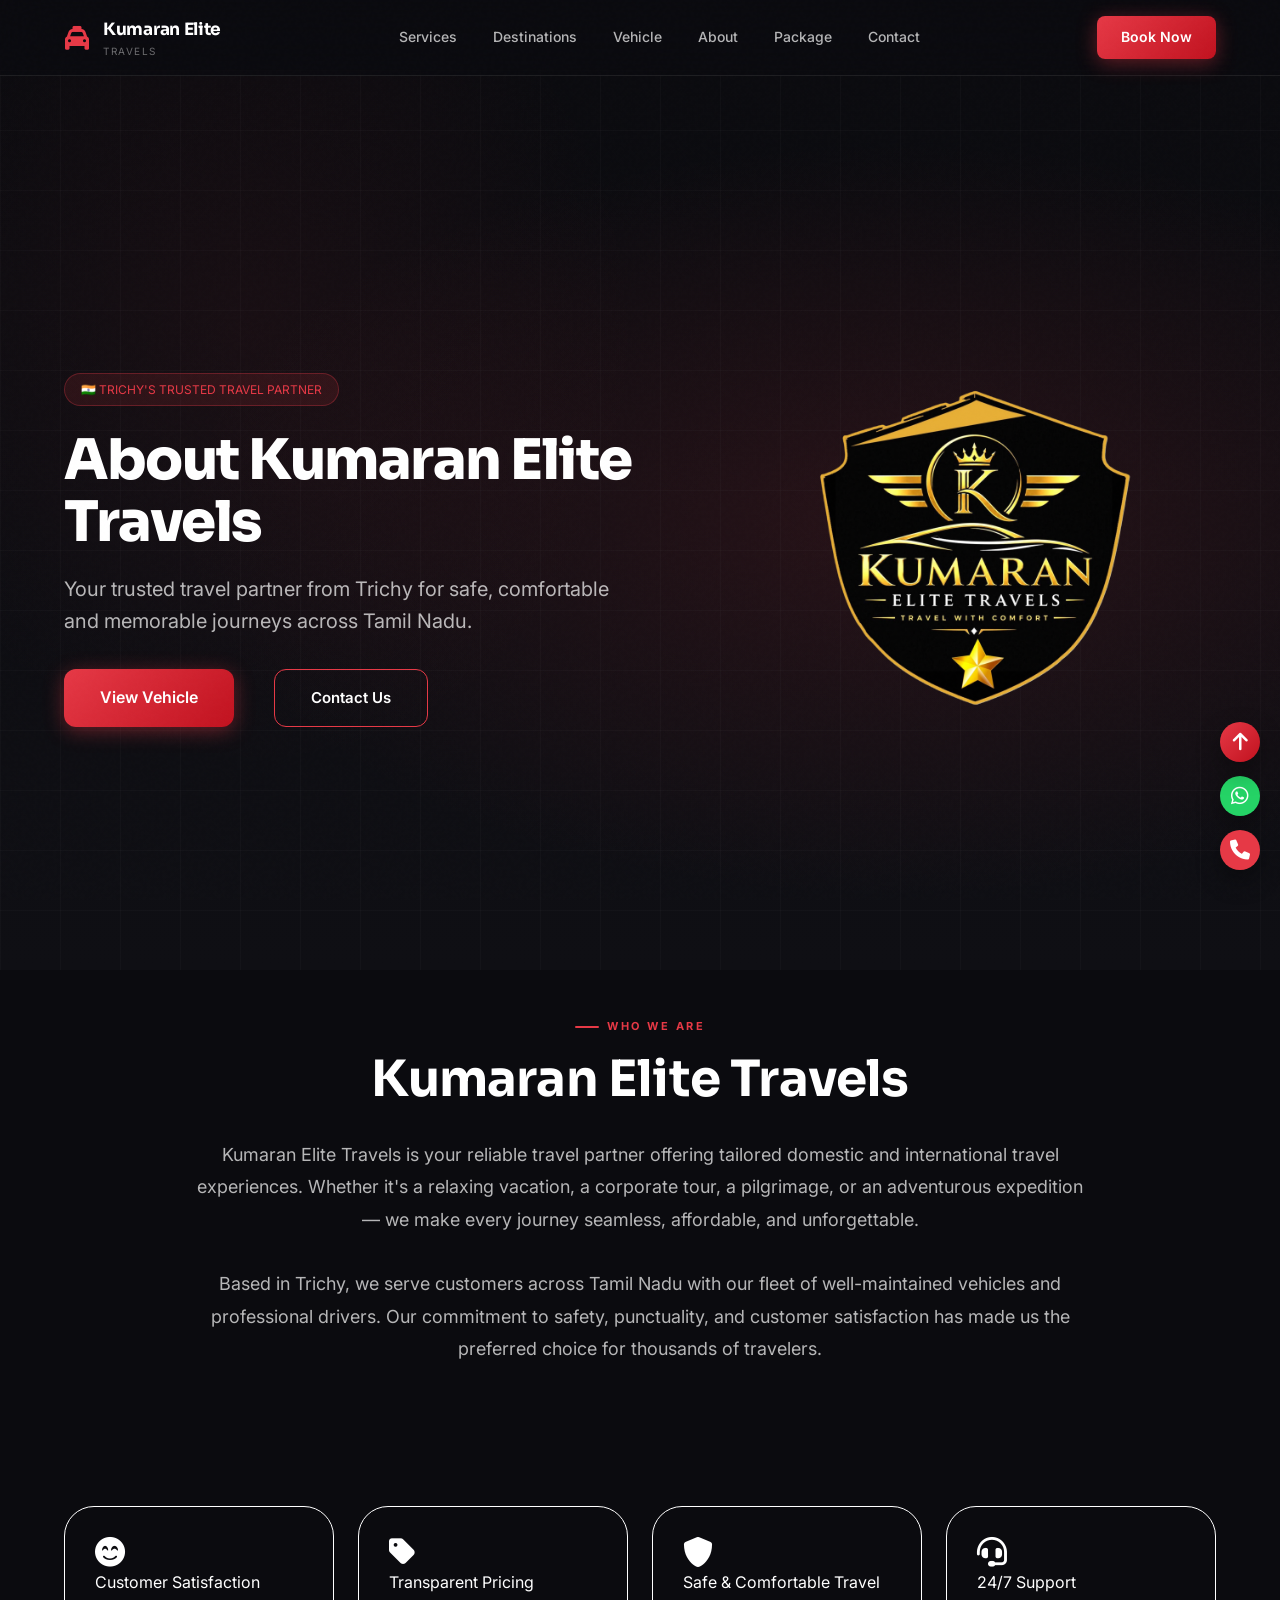
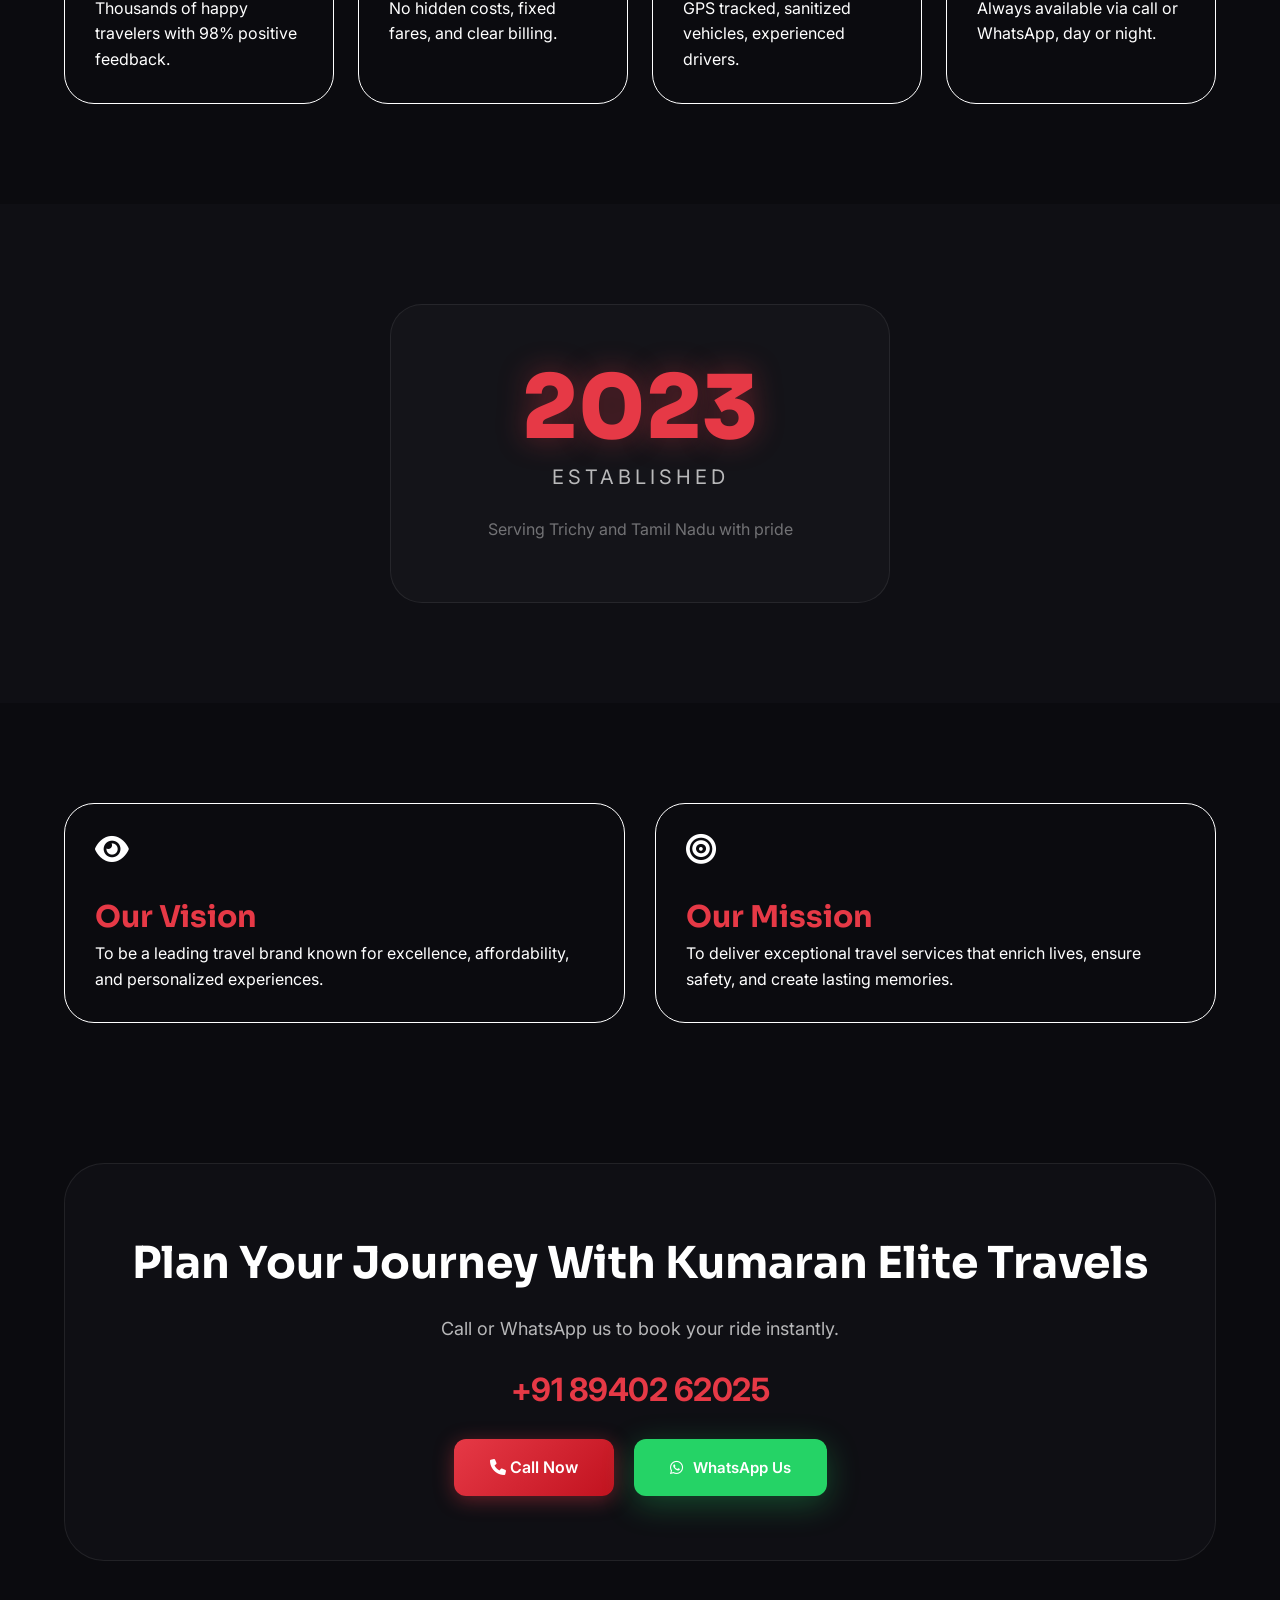
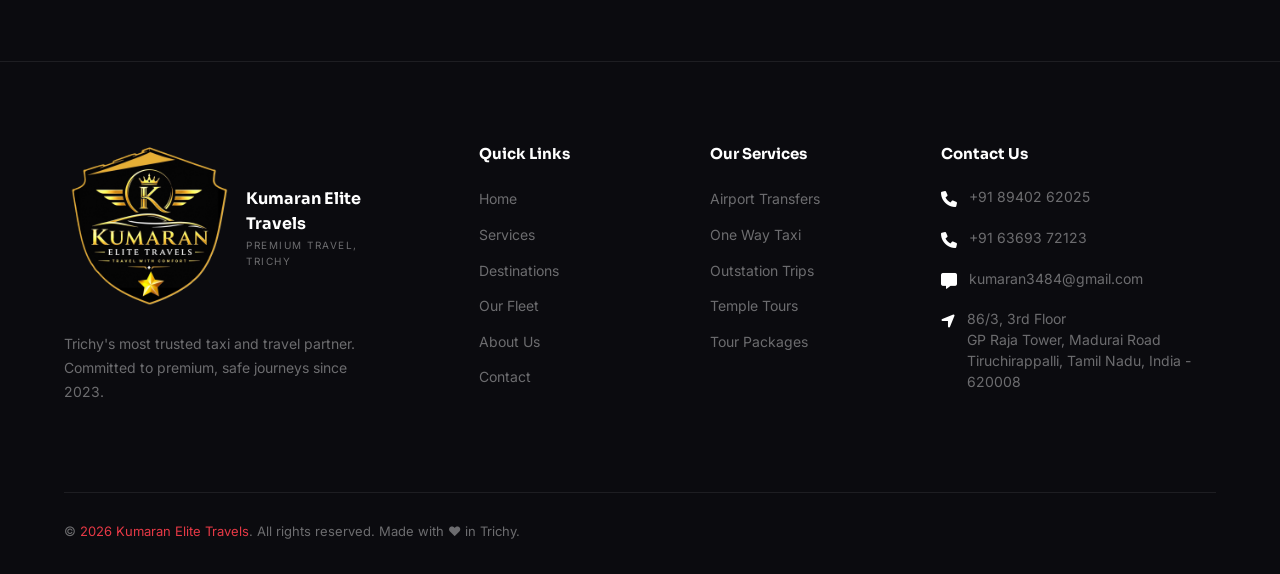
==== commit b4a15352: "Update about.html" ====
--- a/about.html
+++ b/about.html
@@ -3,7 +3,7 @@
 <head>
   <meta charset="UTF-8">
   <meta name="viewport" content="width=device-width, initial-scale=1.0">
-  <title>Kumaran Tours & Travels | About Us | Premium Taxi Service in Trichy</title>
+  <title>Kumaran Elite Travels | About Us | Premium Taxi Service in Trichy</title>
  
   <!-- Fonts & Icons (exactly as homepage) -->
   <link rel="preconnect" href="https://fonts.googleapis.com">
@@ -237,8 +237,8 @@
   <a href="index.html" class="nav-logo">
     <i class="fas fa-taxi" style="color: var(--red); font-size: 24px;"></i>
     <div class="nav-logo-text">
-      <div class="brand">Kumaran Tours</div>
-      <div class="sub">& Travels</div>
+      <div class="brand">Kumaran Elite</div>
+      <div class="sub"> Travels</div>
     </div>
   </a>
   <div class="nav-links">
@@ -256,7 +256,7 @@
   <button class="close-menu" id="closeMenu" aria-label="Close menu">✕</button>
   <a href="index.html#services" onclick="closeMobileMenu()">Services</a>
   <a href="index.html#destinations" onclick="closeMobileMenu()">Destinations</a>
-  <a href="#" onclick="closeMobileMenu()">Vehicle</a>
+  <a href="vehicle.html" onclick="closeMobileMenu()">Vehicle</a>
   <a href="about.html" onclick="closeMobileMenu()">About</a>
   <a href="package.html" onclick="closeMobileMenu()">Package</a>
   <a href="index.html#contact" onclick="closeMobileMenu()">Contact</a>
@@ -273,7 +273,7 @@
     <div class="hero-booking-container" style="grid-template-columns: 1.2fr 0.8fr; align-items: center;">
       <div class="hero-left fade-in">
         <div class="badge" style="background:rgba(230,57,70,0.12); border:1px solid rgba(230,57,70,0.3); padding:6px 16px; border-radius:100px; font-size:12px; color:var(--red); margin-bottom:24px; display:inline-block;">🇮🇳 TRICHY'S TRUSTED TRAVEL PARTNER</div>
-        <h1>About Kumaran Tours & Travels</h1>
+        <h1>About Kumaran Elite Travels</h1>
         <p style="font-size: 20px; color: var(--white-70); max-width: 550px;">Your trusted travel partner from Trichy for safe, comfortable and memorable journeys across Tamil Nadu.</p>
         <div class="trust-badges" style="margin-top: 32px;">
           <a href="vehicle.html" class="btn-primary" style="margin-right: 16px;">View Vehicle</a>
@@ -282,7 +282,7 @@
       </div>
       <div style="text-align: center;">
         <!-- company logo display -->
-        <img class="logo" src="assets/footer_logo.png" alt="Kumaran Tours & Travels logo"  loading="lazy" style="border-radius: 40px; padding: 30px;">
+        <img class="logo" src="assets/footer_logo.png" alt="Kumaran Elite Travels logo"  loading="lazy" style="border-radius: 40px; padding: 30px;">
       
       </div>
     </div>
@@ -292,9 +292,9 @@
   <section style="padding-top: 40px;">
     <div style="max-width: 1000px; margin: 0 auto; text-align: center;">
       <div class="section-label" style="justify-content: center;">Who We Are</div>
-      <h2 class="section-title" style="max-width: 800px; margin: 0 auto 32px;">Kumaran Tours & Travels</h2>
+      <h2 class="section-title" style="max-width: 800px; margin: 0 auto 32px;">Kumaran Elite Travels</h2>
       <p style="font-size: 18px; color: var(--white-70); line-height: 1.8; max-width: 900px; margin: 0 auto;">
-        Kumaran Tours & Travels is your reliable travel partner offering tailored domestic and international travel experiences. Whether it's a relaxing vacation, a corporate tour, a pilgrimage, or an adventurous expedition — we make every journey seamless, affordable, and unforgettable.
+        Kumaran Elite Travels is your reliable travel partner offering tailored domestic and international travel experiences. Whether it's a relaxing vacation, a corporate tour, a pilgrimage, or an adventurous expedition — we make every journey seamless, affordable, and unforgettable.
         <br><br>
         Based in Trichy, we serve customers across Tamil Nadu with our fleet of well-maintained vehicles and professional drivers. Our commitment to safety, punctuality, and customer satisfaction has made us the preferred choice for thousands of travelers.
       </p>
@@ -355,12 +355,12 @@
   <!-- ===== PLAN YOUR JOURNEY WITH KUMARAN (CTA) ===== -->
   <section id="contact" style="background: var(--bg); padding-top: 0;">
     <div class="journey-cta">
-      <h2>Plan Your Journey With Kumaran</h2>
+      <h2>Plan Your Journey With Kumaran Elite Travels</h2>
       <p style="font-size: 18px; color: var(--white-70); margin-bottom: 16px;">Call or WhatsApp us to book your ride instantly.</p>
       <div class="phone-number">+91 89402 62025</div>
       <div style="display: flex; gap: 20px; justify-content: center; flex-wrap: wrap;">
         <a href="tel:+918940262025" class="btn-primary"><i class="fas fa-phone"></i> Call Now</a>
-        <a href="https://wa.me/918940262025?text=Hi%20Kumaran%20Tours%2C%20I%20need%20to%20book%20a%20taxi%20from%20Trichy." target="_blank" class="btn-whatsapp"><i class="fab fa-whatsapp"></i> WhatsApp Us</a>
+        <a href="https://wa.me/918940262025?text=Hi%20Kumaran%20Elite%20Travels%2C%20I%20need%20to%20book%20a%20taxi%20from%20Trichy." target="_blank" class="btn-whatsapp"><i class="fab fa-whatsapp"></i> WhatsApp Us</a>
       </div>
     </div>
   </section>
@@ -371,8 +371,8 @@
   <div class="footer-grid">
     <div class="footer-brand">
       <div class="footer-logo">
-        <img src="assets/footer_logo.png" alt="Kumaran Tours & Travels" height="170" width="170"  loading="lazy">
-        <div class="footer-logo-text"><div class="brand">Kumaran Tours & Travels</div><div class="sub">Premium Travel, Trichy</div></div>
+        <img src="assets/footer_logo.png" alt="Kumaran Elite Travels" height="170" width="170"  loading="lazy">
+        <div class="footer-logo-text"><div class="brand">Kumaran Elite Travels</div><div class="sub">Premium Travel, Trichy</div></div>
       </div>
       <p class="footer-desc">Trichy's most trusted taxi and travel partner. Committed to premium, safe journeys since 2023.</p>
     </div>
@@ -406,7 +406,7 @@
       </div>
   </div>
   <div class="footer-bottom">
-    <div class="footer-copy">© <span id="year"></span> <span>Kumaran Tours & Travels</span>. All rights reserved. Made with ❤️ in Trichy.</div>
+    <div class="footer-copy">© <span id="year"></span> <span>Kumaran Elite Travels</span>. All rights reserved. Made with ❤️ in Trichy.</div>
   </div>
   <div class="floating-contact">
  <button id="backToTop" aria-label="Back to top">
@@ -414,7 +414,7 @@
   </button>
 
   <!-- WhatsApp -->
-  <a href="https://wa.me/918940262025?text=Hi%20Kumaran%20Tours,%20I%20need%20a%20taxi%20from%20Trichy."
+  <a href="https://wa.me/918940262025?text=Hi%20Kumaran%20Elite%20Travels,%20I%20need%20a%20taxi%20from%20Trichy."
      target="_blank"
      class="float-btn whatsapp">
     <i class="fab fa-whatsapp"></i>
@@ -467,4 +467,4 @@
   })();
 </script>
 </body>
-</html>+</html>
